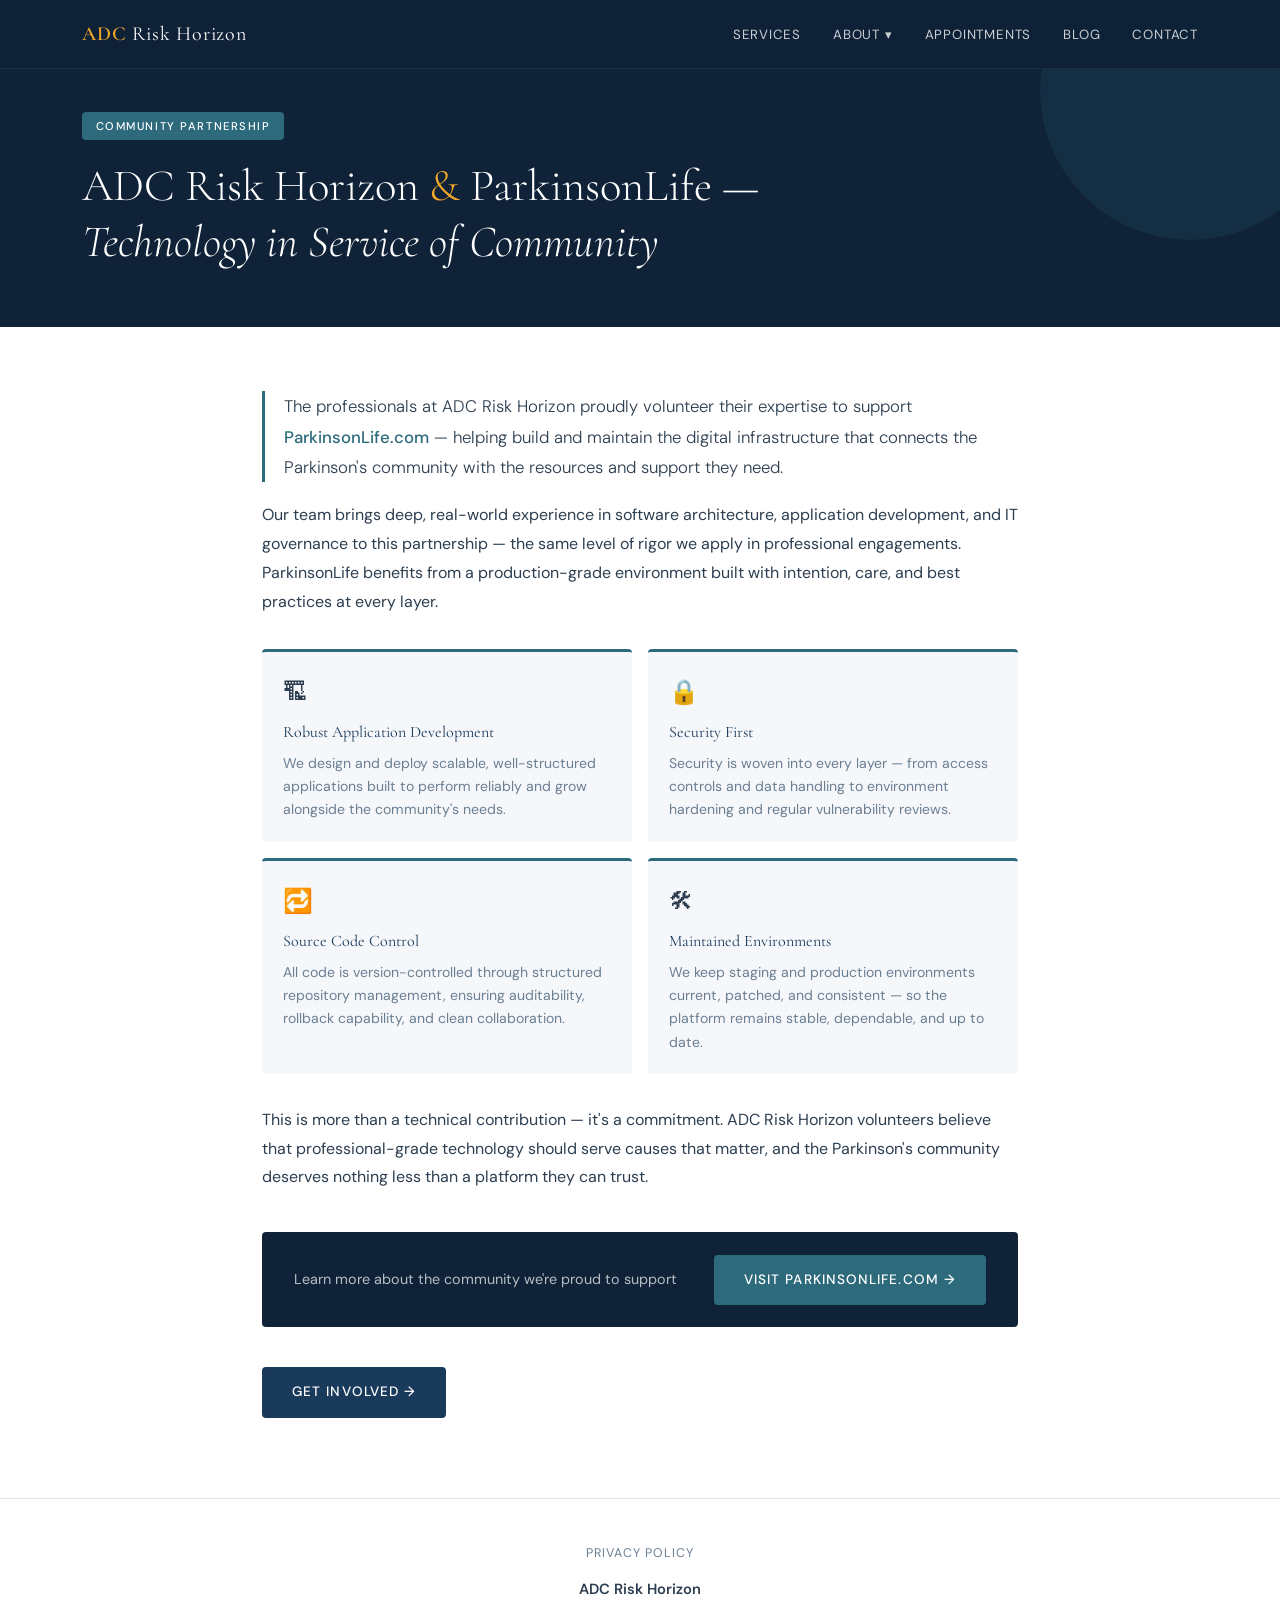
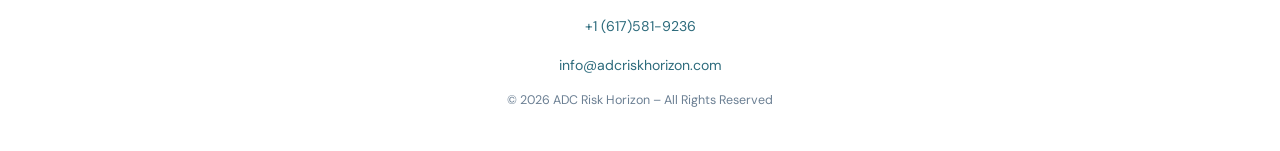
==== parkinsonlife.html @ 41ab11cf "Add ParkinsonLife partnership page with About dropdown nav Co-Authored-By: Claude Sonnet 4.6 <norepl" ====
<!DOCTYPE html>
<html lang="en">
<head>
  <meta charset="UTF-8" />
  <meta name="viewport" content="width=device-width, initial-scale=1.0" />
  <title>ADC Risk Horizon &amp; ParkinsonLife | Community Partnership</title>
  <meta name="description" content="ADC Risk Horizon volunteers professional technology expertise to support ParkinsonLife.com — connecting the Parkinson's community with the digital infrastructure they deserve." />
  <link rel="stylesheet" href="css/style.css" />
  <link rel="preconnect" href="https://fonts.googleapis.com" />
  <link rel="preconnect" href="https://fonts.gstatic.com" crossorigin />
  <link href="https://fonts.googleapis.com/css2?family=Cormorant+Garamond:ital,wght@0,300;0,400;0,600;1,300;1,400&family=DM+Sans:wght@300;400;500&display=swap" rel="stylesheet" />
</head>
<body>

  <nav class="nav" id="nav">
    <div class="nav__inner">
      <a href="/" class="nav__logo">
        <span class="nav__logo-adc">ADC</span> Risk Horizon
      </a>
      <ul class="nav__links">
        <li><a href="/#services">Services</a></li>
        <li class="nav__dropdown-item">
          <a href="/#about" class="nav__dropdown-trigger">About ▾</a>
          <ul class="nav__dropdown">
            <li><a href="/#about">About ADC Risk Horizon</a></li>
            <li><a href="parkinsonlife.html">ParkinsonLife Partnership</a></li>
          </ul>
        </li>
        <li><a href="/#appointments">Appointments</a></li>
        <li><a href="/#blog">Blog</a></li>
        <li><a href="/#contact">Contact</a></li>
      </ul>
      <button class="nav__hamburger" id="hamburger" aria-label="Menu">
        <span></span><span></span><span></span>
      </button>
    </div>
    <div class="nav__mobile" id="mobileMenu">
      <a href="/#services">Services</a>
      <a href="/#about">About</a>
      <a href="parkinsonlife.html">ParkinsonLife Partnership</a>
      <a href="/#appointments">Appointments</a>
      <a href="/#blog">Blog</a>
      <a href="/#contact">Contact</a>
    </div>
  </nav>

  <!-- HERO BANNER -->
  <section class="pl-hero">
    <div class="container">
      <span class="pl-tag">Community Partnership</span>
      <h1>ADC Risk Horizon <span>&amp;</span> ParkinsonLife —<br><em>Technology in Service of Community</em></h1>
    </div>
  </section>

  <!-- MAIN CONTENT -->
  <main class="pl-body">
    <div class="container pl-container">

      <p class="pl-lead">
        The professionals at ADC Risk Horizon proudly volunteer their expertise to support
        <a href="https://www.parkinsonlife.com" target="_blank" rel="noopener">ParkinsonLife.com</a> —
        helping build and maintain the digital infrastructure that connects the Parkinson's community with the resources and support they need.
      </p>

      <p>Our team brings deep, real-world experience in software architecture, application development, and IT governance to this partnership — the same level of rigor we apply in professional engagements. ParkinsonLife benefits from a production-grade environment built with intention, care, and best practices at every layer.</p>

      <div class="pl-pillars">
        <div class="pl-pillar">
          <div class="pl-pillar__icon">&#x1F3D7;</div>
          <h3>Robust Application Development</h3>
          <p>We design and deploy scalable, well-structured applications built to perform reliably and grow alongside the community's needs.</p>
        </div>
        <div class="pl-pillar">
          <div class="pl-pillar__icon">&#x1F512;</div>
          <h3>Security First</h3>
          <p>Security is woven into every layer — from access controls and data handling to environment hardening and regular vulnerability reviews.</p>
        </div>
        <div class="pl-pillar">
          <div class="pl-pillar__icon">&#x1F501;</div>
          <h3>Source Code Control</h3>
          <p>All code is version-controlled through structured repository management, ensuring auditability, rollback capability, and clean collaboration.</p>
        </div>
        <div class="pl-pillar">
          <div class="pl-pillar__icon">&#x1F6E0;</div>
          <h3>Maintained Environments</h3>
          <p>We keep staging and production environments current, patched, and consistent — so the platform remains stable, dependable, and up to date.</p>
        </div>
      </div>

      <p>This is more than a technical contribution — it's a commitment. ADC Risk Horizon volunteers believe that professional-grade technology should serve causes that matter, and the Parkinson's community deserves nothing less than a platform they can trust.</p>

      <div class="pl-cta-strip">
        <p>Learn more about the community we're proud to support</p>
        <a href="https://www.parkinsonlife.com" target="_blank" rel="noopener" class="btn btn--teal">Visit ParkinsonLife.com &rarr;</a>
      </div>

      <div style="margin-top:2.5rem;">
        <a href="/#contact" class="btn btn--primary">Get Involved &rarr;</a>
      </div>

    </div>
  </main>

  <footer class="footer">
    <div class="container footer__inner">
      <nav class="footer__links">
        <a href="privacy.html">Privacy Policy</a>
      </nav>
      <p class="footer__brand">ADC Risk Horizon</p>
      <p class="footer__phone"><a href="tel:+16175819236">+1 (617)581-9236</a></p>
      <p class="footer__email"><a href="mailto:info@adcriskhorizon.com">info@adcriskhorizon.com</a></p>
      <p class="footer__copy">&copy; 2026 ADC Risk Horizon – All Rights Reserved</p>
    </div>
  </footer>

  <script src="js/main.js"></script>
</body>
</html>
---- css/style.css ----
/* ============================================
   ADC Risk Horizon — Main Stylesheet
   ============================================ */

:root {
  --navy:         #1a3a5c;
  --navy-dark:    #0f2238;
  --navy-mid:     #2a4f76;
  --teal:         #2d6b7c;
  --teal-dark:    #1f4f5c;
  --gold:         #f4a829;
  --gold-light:   #fcc357;
  --heading-blue: #5573a0;
  --slate:        #5b7a99;
  --light:        #f5f7fa;
  --white:        #ffffff;
  --text:         #2c3e50;
  --text-muted:   #6b7f93;
  --border:       #dce4ed;

  --font-display: 'Cormorant Garamond', Georgia, serif;
  --font-body:    'DM Sans', sans-serif;

  --max-w:    1180px;
  --radius:   4px;
  --transition: 0.28s cubic-bezier(0.4,0,0.2,1);
}

*, *::before, *::after { box-sizing: border-box; margin: 0; padding: 0; }

html { scroll-behavior: smooth; font-size: 16px; }

body {
  font-family: var(--font-body);
  color: var(--text);
  background: var(--white);
  line-height: 1.65;
  -webkit-font-smoothing: antialiased;
}

img { max-width: 100%; display: block; }
a  { color: inherit; text-decoration: none; }

.container {
  max-width: var(--max-w);
  margin: 0 auto;
  padding: 0 2rem;
}

/* ── Buttons ───────────────────────────────── */
.btn {
  display: inline-block;
  padding: 0.75rem 1.75rem;
  font-family: var(--font-body);
  font-size: 0.85rem;
  font-weight: 500;
  letter-spacing: 0.08em;
  text-transform: uppercase;
  border: 2px solid transparent;
  cursor: pointer;
  transition: var(--transition);
  border-radius: var(--radius);
}
.btn--teal {
  background: var(--teal);
  color: var(--white);
  border-color: var(--teal);
}
.btn--teal:hover {
  background: var(--teal-dark);
  border-color: var(--teal-dark);
}
.btn--sm {
  padding: 0.45rem 1.1rem;
  font-size: 0.78rem;
}
.btn--primary {
  background: var(--navy);
  color: var(--white);
  border-color: var(--navy);
}
.btn--primary:hover {
  background: var(--navy-mid);
  border-color: var(--navy-mid);
}

/* ── Section Helpers ───────────────────────── */
.section-header {
  text-align: center;
  margin-bottom: 3rem;
}
.section-header h2 {
  font-family: var(--font-display);
  font-size: clamp(1.8rem, 3.5vw, 2.6rem);
  font-weight: 300;
  color: var(--heading-blue);
  line-height: 1.25;
}
.section-header--light h2 { color: var(--white); }

.section-rule {
  width: 48px;
  height: 2px;
  background: var(--border);
  margin: 1.1rem auto 0;
}

/* ── NAV ───────────────────────────────────── */
.nav {
  position: fixed;
  top: 0; left: 0; right: 0;
  z-index: 100;
  background: rgba(15, 34, 56, 0.96);
  backdrop-filter: blur(8px);
  border-bottom: 1px solid rgba(255,255,255,0.06);
  transition: var(--transition);
}
.nav__inner {
  max-width: var(--max-w);
  margin: 0 auto;
  padding: 0 2rem;
  height: 68px;
  display: flex;
  align-items: center;
  justify-content: space-between;
}
.nav__logo {
  font-family: var(--font-display);
  font-size: 1.25rem;
  font-weight: 400;
  color: var(--white);
  letter-spacing: 0.04em;
}
.nav__logo-adc { color: var(--gold); font-weight: 600; }

.nav__links {
  display: flex;
  list-style: none;
  gap: 2rem;
}
.nav__links a {
  color: rgba(255,255,255,0.78);
  font-size: 0.83rem;
  font-weight: 400;
  letter-spacing: 0.06em;
  text-transform: uppercase;
  transition: color var(--transition);
}
.nav__links a:hover { color: var(--gold); }

.nav__hamburger {
  display: none;
  flex-direction: column;
  gap: 5px;
  background: none;
  border: none;
  cursor: pointer;
  padding: 4px;
}

/* ── Nav Dropdown ──────────────────────────── */
.nav__dropdown-item {
  position: relative;
}
.nav__dropdown-trigger {
  cursor: default;
}
.nav__dropdown {
  display: none;
  position: absolute;
  top: calc(100% + 12px);
  left: 50%;
  transform: translateX(-50%);
  background: rgba(15, 34, 56, 0.97);
  border: 1px solid rgba(255,255,255,0.08);
  border-radius: var(--radius);
  min-width: 220px;
  list-style: none;
  padding: 0.4rem 0;
  z-index: 200;
  box-shadow: 0 8px 32px rgba(0,0,0,0.3);
}
.nav__dropdown li a {
  display: block;
  padding: 0.6rem 1.2rem;
  color: rgba(255,255,255,0.78);
  font-size: 0.83rem;
  letter-spacing: 0.04em;
  text-transform: uppercase;
  white-space: nowrap;
  transition: color var(--transition), background var(--transition);
}
.nav__dropdown li a:hover {
  color: var(--gold);
  background: rgba(255,255,255,0.05);
}
.nav__dropdown-item:hover .nav__dropdown,
.nav__dropdown-item:focus-within .nav__dropdown {
  display: block;
}
.nav__hamburger span {
  display: block;
  width: 24px; height: 2px;
  background: var(--white);
  border-radius: 2px;
  transition: var(--transition);
}

.nav__mobile {
  display: none;
  flex-direction: column;
  padding: 1rem 2rem 1.5rem;
  gap: 1rem;
  border-top: 1px solid rgba(255,255,255,0.08);
}
.nav__mobile.open { display: flex; }
.nav__mobile a {
  color: rgba(255,255,255,0.82);
  font-size: 0.9rem;
  letter-spacing: 0.05em;
  text-transform: uppercase;
}

/* ── HERO ──────────────────────────────────── */
.hero {
  min-height: 100vh;
  display: grid;
  grid-template-columns: 1fr 1fr;
  align-items: center;
  gap: 3rem;
  padding: 7rem 4rem 4rem;
  max-width: 100%;
  background:
    linear-gradient(to right, rgba(12,25,45,0.88) 52%, rgba(120,115,108,0.42) 100%),
    url('https://images.unsplash.com/photo-1497366216548-37526070297c?w=1800&q=80') center/cover no-repeat;
}

.hero__eyebrow {
  font-size: 0.72rem;
  letter-spacing: 0.22em;
  text-transform: uppercase;
  color: var(--gold);
  margin-bottom: 1rem;
}
.hero__title {
  font-family: var(--font-display);
  font-size: clamp(2.4rem, 5vw, 3.8rem);
  font-weight: 300;
  color: var(--white);
  line-height: 1.15;
  margin-bottom: 1.5rem;
}
.hero__title em {
  font-style: italic;
  color: var(--gold-light);
}
.hero__sub {
  color: rgba(255,255,255,0.75);
  font-size: 1rem;
  max-width: 480px;
  margin-bottom: 2rem;
  line-height: 1.75;
}
.hero__phone {
  margin-top: 1.25rem;
  font-size: 0.92rem;
}
.hero__phone a {
  color: rgba(255,255,255,0.65);
  transition: color var(--transition);
}
.hero__phone a:hover { color: var(--white); }

.hero__logo-col {
  display: flex;
  align-items: center;
  justify-content: center;
}
.hero__logo-card {
  background: var(--white);
  border-radius: 8px;
  padding: 2.5rem 2rem;
  display: flex;
  align-items: center;
  justify-content: center;
  box-shadow: 0 32px 80px rgba(0,0,0,0.28);
  max-width: 380px;
  width: 100%;
  animation: floatCard 6s ease-in-out infinite;
}
@keyframes floatCard {
  0%, 100% { transform: translateY(0); }
  50%       { transform: translateY(-10px); }
}
.hero__logo-svg { width: 100%; max-width: 300px; }

/* ── SERVICES ──────────────────────────────── */
.services {
  background: var(--white);
  padding: 5.5rem 0;
}
.services__layout {
  display: grid;
  grid-template-columns: 1fr 1fr;
  gap: 4rem;
  align-items: start;
}
.services__photo {
  border-radius: 6px;
  overflow: hidden;
  box-shadow: 0 20px 60px rgba(26,58,92,0.12);
  aspect-ratio: 4/3;
}
.services__photo img {
  width: 100%; height: 100%;
  object-fit: cover;
}
.service-item {
  padding-bottom: 1.75rem;
  margin-bottom: 1.75rem;
  border-bottom: 1px solid var(--border);
}
.service-item:last-child {
  border-bottom: none;
  margin-bottom: 0;
  padding-bottom: 0;
}
.service-item h3 {
  font-family: var(--font-display);
  font-size: 1.3rem;
  font-weight: 400;
  color: var(--text);
  margin-bottom: 0.5rem;
}
.service-item p {
  color: var(--text-muted);
  font-size: 0.92rem;
  line-height: 1.75;
}

/* ── ABOUT / EXPERT CONSULTING ─────────────── */
.about {
  background: var(--white);
  padding: 5.5rem 0;
  border-top: 1px solid var(--border);
}
.about__layout {
  display: grid;
  grid-template-columns: 1fr 1fr;
  gap: 4rem;
  align-items: center;
}
.about__photo {
  border-radius: 6px;
  overflow: hidden;
  box-shadow: 0 20px 60px rgba(26,58,92,0.12);
  aspect-ratio: 4/3;
}
.about__photo img {
  width: 100%; height: 100%;
  object-fit: cover;
}
.about__content h3 {
  font-family: var(--font-display);
  font-size: 1.4rem;
  font-weight: 400;
  color: var(--text);
  margin-bottom: 1rem;
}
.about__content p {
  color: var(--text-muted);
  font-size: 0.95rem;
  line-height: 1.8;
  margin-bottom: 1rem;
}
.about__content p:last-child { margin-bottom: 0; }

/* ── REVIEWS ───────────────────────────────── */
.reviews__bg {
  background:
    linear-gradient(rgba(15,34,56,0.72), rgba(15,34,56,0.72)),
    url('https://images.unsplash.com/photo-1556761175-b413da4baf72?w=1400&q=80') center/cover no-repeat;
  padding: 5rem 0;
}
.reviews__placeholder {
  text-align: center;
  background: rgba(255,255,255,0.12);
  border: 1px solid rgba(255,255,255,0.22);
  border-radius: 4px;
  padding: 1.5rem 2rem;
  color: rgba(255,255,255,0.7);
  font-size: 0.95rem;
  max-width: 480px;
  margin: 0 auto;
}

/* ── APPOINTMENTS ──────────────────────────── */
.appointments {
  background: var(--white);
  padding: 5.5rem 0;
  border-top: 1px solid var(--border);
}
.appointments__grid {
  display: flex;
  justify-content: center;
}
.appt-card {
  border: 1px solid var(--border);
  border-radius: 6px;
  overflow: hidden;
  width: 280px;
  transition: var(--transition);
}
.appt-card:hover {
  box-shadow: 0 12px 40px rgba(26,58,92,0.1);
  transform: translateY(-3px);
}
.appt-card__image {
  aspect-ratio: 16/9;
  overflow: hidden;
}
.appt-card__image img {
  width: 100%; height: 100%;
  object-fit: cover;
  transition: transform 0.5s ease;
}
.appt-card:hover .appt-card__image img { transform: scale(1.04); }
.appt-card__body {
  padding: 1.25rem 1.25rem 1.5rem;
}
.appt-card__body h3 {
  font-family: var(--font-display);
  font-size: 1.2rem;
  font-weight: 400;
  color: var(--text);
  margin-bottom: 0.4rem;
}
.appt-card__meta {
  display: flex;
  align-items: center;
  gap: 0.5rem;
  font-size: 0.85rem;
  color: var(--text-muted);
  margin-bottom: 1rem;
}
.appt-card__sep { color: var(--border); }

/* ── SUBSCRIBE ─────────────────────────────── */
.subscribe {
  background: var(--white);
  padding: 3rem 0;
  border-top: 1px solid var(--border);
  border-bottom: 1px solid var(--border);
}
.subscribe__form {
  display: flex;
  align-items: center;
  gap: 0;
  max-width: 700px;
}
.subscribe__label {
  font-family: var(--font-display);
  font-size: 1.3rem;
  font-weight: 400;
  color: var(--heading-blue);
  white-space: nowrap;
  padding-right: 1.25rem;
  flex-shrink: 0;
}
.subscribe__form input[type="email"] {
  flex: 1;
  padding: 0.72rem 1rem;
  border: 1px solid var(--border);
  border-right: none;
  border-radius: var(--radius) 0 0 var(--radius);
  font-family: var(--font-body);
  font-size: 0.9rem;
  outline: none;
  transition: border-color var(--transition);
}
.subscribe__form input[type="email"]:focus { border-color: var(--teal); }
.subscribe__form .btn--teal {
  border-radius: 0 var(--radius) var(--radius) 0;
  white-space: nowrap;
}
.subscribe__note {
  margin-top: 0.75rem;
  font-size: 0.85rem;
  color: var(--text-muted);
  text-align: center;
}

/* ── CONTACT ───────────────────────────────── */
.contact {
  background: var(--white);
  padding: 5.5rem 0;
}
.contact__layout {
  display: grid;
  grid-template-columns: 1fr 1fr;
  gap: 4rem;
  align-items: start;
}
.contact__text h3 {
  font-family: var(--font-display);
  font-size: 1.3rem;
  font-weight: 400;
  color: var(--text);
  margin-bottom: 0.75rem;
}
.contact__text p {
  color: var(--text-muted);
  font-size: 0.92rem;
  line-height: 1.8;
  margin-bottom: 1rem;
}
.contact__info {
  margin: 1.5rem 0;
}
.contact__info p {
  margin-bottom: 0.3rem;
  font-size: 0.9rem;
}
.contact__info a { color: var(--teal); }
.contact__info a:hover { text-decoration: underline; }

.contact__reasons { display: flex; flex-direction: column; gap: 1rem; margin: 1.5rem 0; }
.contact__reason {
  padding: 1.25rem;
  border-left: 3px solid var(--teal);
  background: var(--light);
  border-radius: 0 var(--radius) var(--radius) 0;
}
.contact__reason h4 {
  font-family: var(--font-display);
  font-size: 1.1rem;
  font-weight: 400;
  color: var(--navy);
  margin-bottom: 0.4rem;
}
.contact__reason p {
  font-size: 0.88rem;
  color: var(--text-muted);
  line-height: 1.7;
  margin-bottom: 0;
}

.contact__form { margin: 1.5rem 0; display: flex; flex-direction: column; gap: 0.75rem; }
.contact__form-row { display: grid; grid-template-columns: 1fr 1fr; gap: 0.75rem; }
.contact__form input,
.contact__form textarea {
  padding: 0.7rem 1rem;
  border: 1px solid var(--border);
  border-radius: var(--radius);
  font-family: var(--font-body);
  font-size: 0.9rem;
  outline: none;
  transition: border-color var(--transition);
  resize: vertical;
}
.contact__form input:focus,
.contact__form textarea:focus { border-color: var(--teal); }
.contact__form-msg { font-size: 0.85rem; min-height: 1.2em; }

.contact__hours { margin-top: 1.5rem; }
.contact__hours h4 {
  font-family: var(--font-body);
  font-size: 0.9rem;
  font-weight: 500;
  color: var(--text);
  margin-bottom: 0.5rem;
}
.contact__hours details {
  border: 1px solid var(--border);
  border-radius: var(--radius);
}
.contact__hours summary {
  padding: 0.65rem 1rem;
  font-size: 0.88rem;
  color: var(--text-muted);
  cursor: pointer;
  list-style: none;
  display: flex;
  align-items: center;
  gap: 0.5rem;
  user-select: none;
}
.contact__hours summary::-webkit-details-marker { display: none; }
.hours__chevron {
  margin-left: auto;
  font-size: 0.7rem;
  transition: transform var(--transition);
}
details[open] .hours__chevron { transform: rotate(180deg); }
.hours__table {
  width: 100%;
  border-collapse: collapse;
  padding: 0.75rem 1rem;
  display: table;
}
.hours__table td {
  padding: 0.35rem 1rem;
  font-size: 0.85rem;
  color: var(--text-muted);
}
.hours__table td:first-child {
  font-weight: 500;
  color: var(--text);
  width: 45%;
}

.contact__chart-wrap {
  background: var(--light);
  border: 1px solid var(--border);
  border-radius: 6px;
  padding: 1.5rem;
}
.contact__chart-label {
  font-size: 0.72rem;
  color: var(--text-muted);
  margin-bottom: 1rem;
}
.contact__chart-wrap canvas { width: 100% !important; }

/* ── BLOG ──────────────────────────────────── */
.blog__bg {
  background:
    linear-gradient(rgba(15,34,56,0.72), rgba(15,34,56,0.72)),
    url('https://images.unsplash.com/photo-1600880292203-757bb62b4baf?w=1400&q=80') center/cover no-repeat;
  padding: 5rem 0;
}
.blog__carousel-wrap {
  display: flex;
  align-items: center;
  gap: 0.75rem;
}
.blog__nav {
  background: rgba(255,255,255,0.15);
  border: 1px solid rgba(255,255,255,0.3);
  color: var(--white);
  width: 40px;
  height: 40px;
  border-radius: 50%;
  font-size: 1.4rem;
  line-height: 1;
  cursor: pointer;
  flex-shrink: 0;
  transition: background var(--transition);
  display: flex;
  align-items: center;
  justify-content: center;
}
.blog__nav:hover { background: rgba(255,255,255,0.28); }

.blog__carousel {
  display: flex;
  gap: 1rem;
  overflow-x: auto;
  scroll-snap-type: x mandatory;
  scrollbar-width: none;
  flex: 1;
  padding-bottom: 4px;
}
.blog__carousel::-webkit-scrollbar { display: none; }

.blog-card {
  background: var(--white);
  border-radius: 6px;
  overflow: hidden;
  flex: 0 0 240px;
  scroll-snap-align: start;
  transition: var(--transition);
  display: flex;
  flex-direction: column;
}
.blog-card:hover {
  box-shadow: 0 12px 40px rgba(0,0,0,0.22);
  transform: translateY(-3px);
}
.blog-card a {
  display: flex;
  flex-direction: column;
  flex: 1;
  color: inherit;
}
.blog-card--plain a {
  flex: 1;
}
.blog-card__img {
  height: 150px;
  flex-shrink: 0;
  overflow: hidden;
}
.blog-card__img img {
  width: 100%;
  height: 100%;
  object-fit: cover;
  transition: transform 0.5s ease;
}
.blog-card:hover .blog-card__img img { transform: scale(1.05); }
.blog-card__body {
  padding: 1.25rem;
  display: flex;
  flex-direction: column;
  flex: 1;
}
.blog-card--plain .blog-card__body {
  padding: 1.5rem 1.25rem;
}
.blog-card__date {
  font-size: 0.75rem;
  color: var(--text-muted);
  margin-bottom: 0.5rem;
}
.blog-card__body h3 {
  font-family: var(--font-display);
  font-size: 1.1rem;
  font-weight: 400;
  color: var(--text);
  line-height: 1.35;
  margin-bottom: auto;
  padding-bottom: 1rem;
}
.blog-card__read {
  font-size: 0.8rem;
  color: var(--teal);
  letter-spacing: 0.03em;
  font-weight: 500;
  margin-top: 0.75rem;
}
.blog-card:hover .blog-card__read { text-decoration: underline; }

/* ── FOOTER ────────────────────────────────── */
.footer {
  background: var(--white);
  border-top: 1px solid var(--border);
  padding: 2.5rem 0;
}
.footer__inner {
  display: flex;
  flex-direction: column;
  align-items: center;
  gap: 0.75rem;
  text-align: center;
}
.footer__links a {
  font-size: 0.78rem;
  letter-spacing: 0.08em;
  text-transform: uppercase;
  color: var(--text-muted);
  transition: color var(--transition);
}
.footer__links a:hover { color: var(--teal); }
.footer__brand {
  font-weight: 600;
  font-size: 0.92rem;
  color: var(--text);
}
.footer__phone a,
.footer__email a {
  color: var(--teal);
  font-size: 0.88rem;
}
.footer__phone a:hover,
.footer__email a:hover { text-decoration: underline; }
.footer__copy {
  color: var(--text-muted);
  font-size: 0.78rem;
}

/* ── BLOG POST PAGES ───────────────────────── */
.blog-post { padding-top: 68px; }
.blog-post__header {
  background: var(--navy-dark);
  padding: 4rem 0 3rem;
  color: var(--white);
}
.blog-post__date {
  font-size: 0.8rem;
  color: rgba(255,255,255,0.6);
  letter-spacing: 0.06em;
  margin-bottom: 0.75rem;
}
.blog-post__header h1 {
  font-family: var(--font-display);
  font-size: clamp(1.8rem, 4vw, 3rem);
  font-weight: 300;
  line-height: 1.2;
  margin-bottom: 1rem;
}
.blog-post__sub {
  color: rgba(255,255,255,0.7);
  font-size: 1rem;
  max-width: 640px;
  line-height: 1.7;
}
.blog-post__body {
  padding: 3rem 2rem 4rem;
  max-width: 740px;
  margin: 0 auto;
}
.blog-post__body p { margin-bottom: 1.25rem; color: var(--text); line-height: 1.8; }
.blog-post__body h2 {
  font-family: var(--font-display);
  font-size: 1.6rem;
  font-weight: 400;
  color: var(--navy);
  margin: 2rem 0 0.75rem;
}
.blog-post__body ul { margin: 0 0 1.25rem 1.5rem; }
.blog-post__body li { margin-bottom: 0.4rem; color: var(--text); line-height: 1.7; }
.blog-post__back { margin-top: 3rem; }

/* ── RESPONSIVE ────────────────────────────── */
@media (max-width: 960px) {
  .hero {
    grid-template-columns: 1fr;
    padding: 6rem 2rem 4rem;
    text-align: center;
  }
  .hero__sub { max-width: 100%; }
  .hero__logo-col { order: -1; }
  .hero__logo-card { max-width: 260px; margin: 0 auto; padding: 2rem 1.5rem; }

  .services__layout,
  .about__layout,
  .contact__layout { grid-template-columns: 1fr; gap: 2.5rem; }

  .nav__links { display: none; }
  .nav__hamburger { display: flex; }
}

@media (max-width: 600px) {
  .subscribe__form { flex-direction: column; align-items: stretch; }
  .subscribe__label { padding-right: 0; padding-bottom: 0.5rem; }
  .subscribe__form input[type="email"] {
    border-right: 1px solid var(--border);
    border-radius: var(--radius);
  }
  .subscribe__form .btn--teal { border-radius: var(--radius); }

  .blog-card { flex: 0 0 200px; }
  .hero { padding: 5.5rem 1.5rem 3rem; }
}

/* ── ParkinsonLife Page ─────────────────────── */
.pl-hero {
  padding: 7rem 0 3.5rem;
  background: var(--navy-dark);
  position: relative;
  overflow: hidden;
}
.pl-hero::before {
  content: '';
  position: absolute;
  top: -60px; right: -60px;
  width: 300px; height: 300px;
  border-radius: 50%;
  background: rgba(45,107,124,0.18);
}
.pl-tag {
  display: inline-block;
  background: var(--teal);
  color: var(--white);
  font-size: 0.7rem;
  font-weight: 500;
  letter-spacing: 0.14em;
  text-transform: uppercase;
  padding: 0.3rem 0.85rem;
  border-radius: var(--radius);
  margin-bottom: 1.2rem;
}
.pl-hero h1 {
  font-family: var(--font-display);
  font-size: clamp(1.8rem, 4vw, 2.8rem);
  font-weight: 300;
  color: var(--white);
  line-height: 1.25;
}
.pl-hero h1 span { color: var(--gold); }

.pl-body { padding: 4rem 0 5rem; }

.pl-container { max-width: 820px; }

.pl-lead {
  font-size: 1.05rem;
  font-weight: 300;
  line-height: 1.8;
  color: var(--text);
  margin-bottom: 1.8rem;
  border-left: 3px solid var(--teal);
  padding-left: 1.2rem;
}
.pl-lead a { color: var(--teal); font-weight: 500; }
.pl-lead a:hover { text-decoration: underline; }

.pl-body p { margin-bottom: 1.2rem; line-height: 1.8; color: var(--text); }

.pl-pillars {
  display: grid;
  grid-template-columns: 1fr 1fr;
  gap: 1rem;
  margin: 2rem 0;
}
.pl-pillar {
  background: var(--light);
  border-radius: var(--radius);
  padding: 1.25rem 1.3rem;
  border-top: 3px solid var(--teal);
}
.pl-pillar__icon { font-size: 1.5rem; margin-bottom: 0.5rem; }
.pl-pillar h3 {
  font-family: var(--font-display);
  font-size: 1rem;
  font-weight: 400;
  color: var(--navy);
  margin-bottom: 0.4rem;
}
.pl-pillar p {
  font-size: 0.88rem;
  color: var(--text-muted);
  margin: 0;
  line-height: 1.65;
}

.pl-cta-strip {
  margin-top: 2.5rem;
  background: var(--navy-dark);
  border-radius: var(--radius);
  padding: 1.4rem 2rem;
  display: flex;
  align-items: center;
  justify-content: space-between;
  flex-wrap: wrap;
  gap: 1rem;
}
.pl-cta-strip p { color: rgba(255,255,255,0.7); font-size: 0.9rem; margin: 0; }

@media (max-width: 600px) {
  .pl-pillars { grid-template-columns: 1fr; }
  .pl-cta-strip { flex-direction: column; align-items: flex-start; }
}
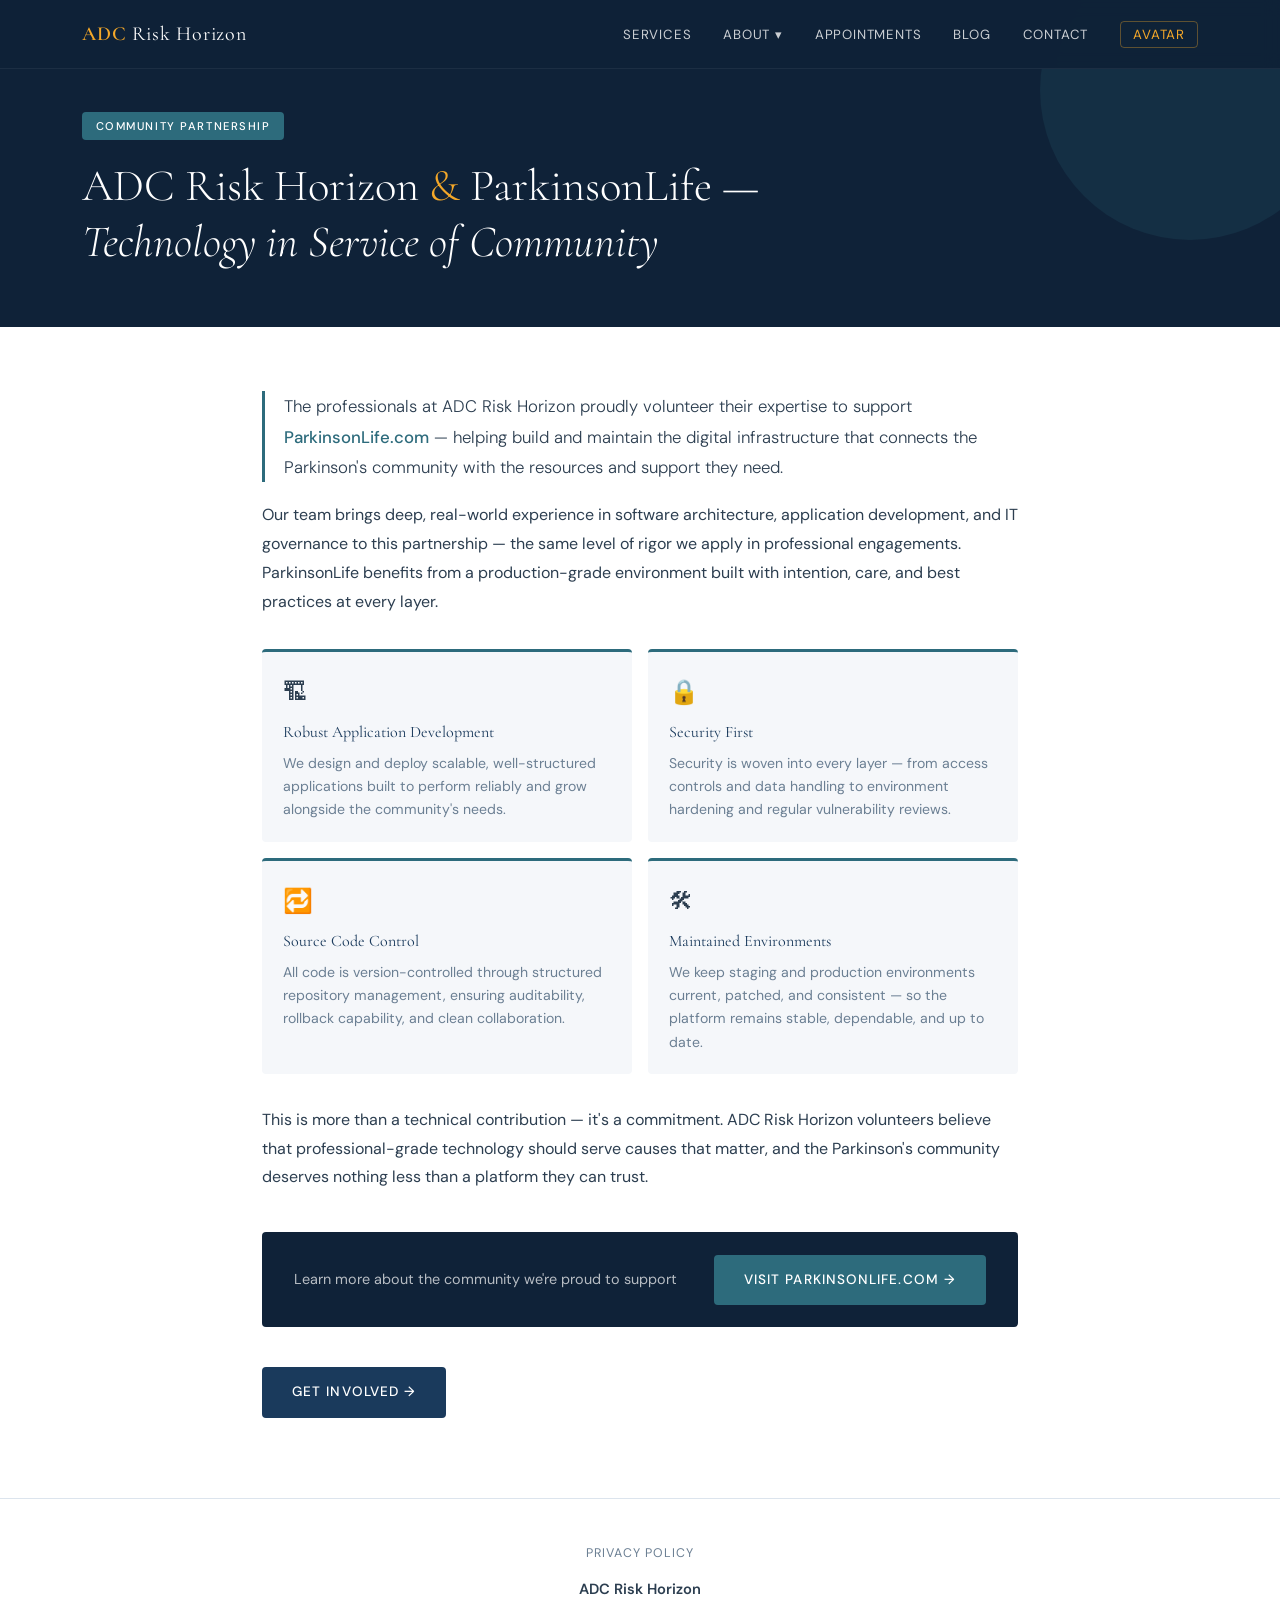
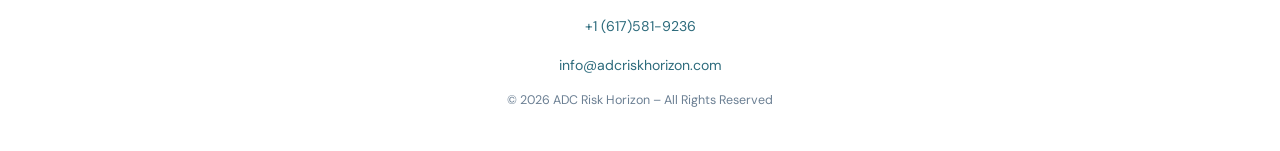
==== commit 6a28731e: "Add Avatar link to main nav on all pages Co-Authored-By: Claude Sonnet 4.6 <noreply@anthropic.com>" ====
--- a/parkinsonlife.html
+++ b/parkinsonlife.html
@@ -29,6 +29,7 @@
         <li><a href="/#appointments">Appointments</a></li>
         <li><a href="/#blog">Blog</a></li>
         <li><a href="/#contact">Contact</a></li>
+        <li><a href="http://avatar-alb-1125386798.us-east-1.elb.amazonaws.com" target="_blank" rel="noopener" class="nav__avatar-link">Avatar</a></li>
       </ul>
       <button class="nav__hamburger" id="hamburger" aria-label="Menu">
         <span></span><span></span><span></span>
@@ -41,6 +42,7 @@
       <a href="/#appointments">Appointments</a>
       <a href="/#blog">Blog</a>
       <a href="/#contact">Contact</a>
+      <a href="http://avatar-alb-1125386798.us-east-1.elb.amazonaws.com" target="_blank" rel="noopener">Avatar</a>
     </div>
   </nav>
 
--- a/css/style.css
+++ b/css/style.css
@@ -148,6 +148,17 @@
 }
 .nav__links a:hover { color: var(--gold); }
 
+.nav__avatar-link {
+  color: var(--gold) !important;
+  border: 1px solid rgba(244,168,41,0.35);
+  padding: 0.25rem 0.75rem;
+  border-radius: var(--radius);
+}
+.nav__avatar-link:hover {
+  background: rgba(244,168,41,0.1);
+  color: var(--gold-light) !important;
+}
+
 .nav__hamburger {
   display: none;
   flex-direction: column;
